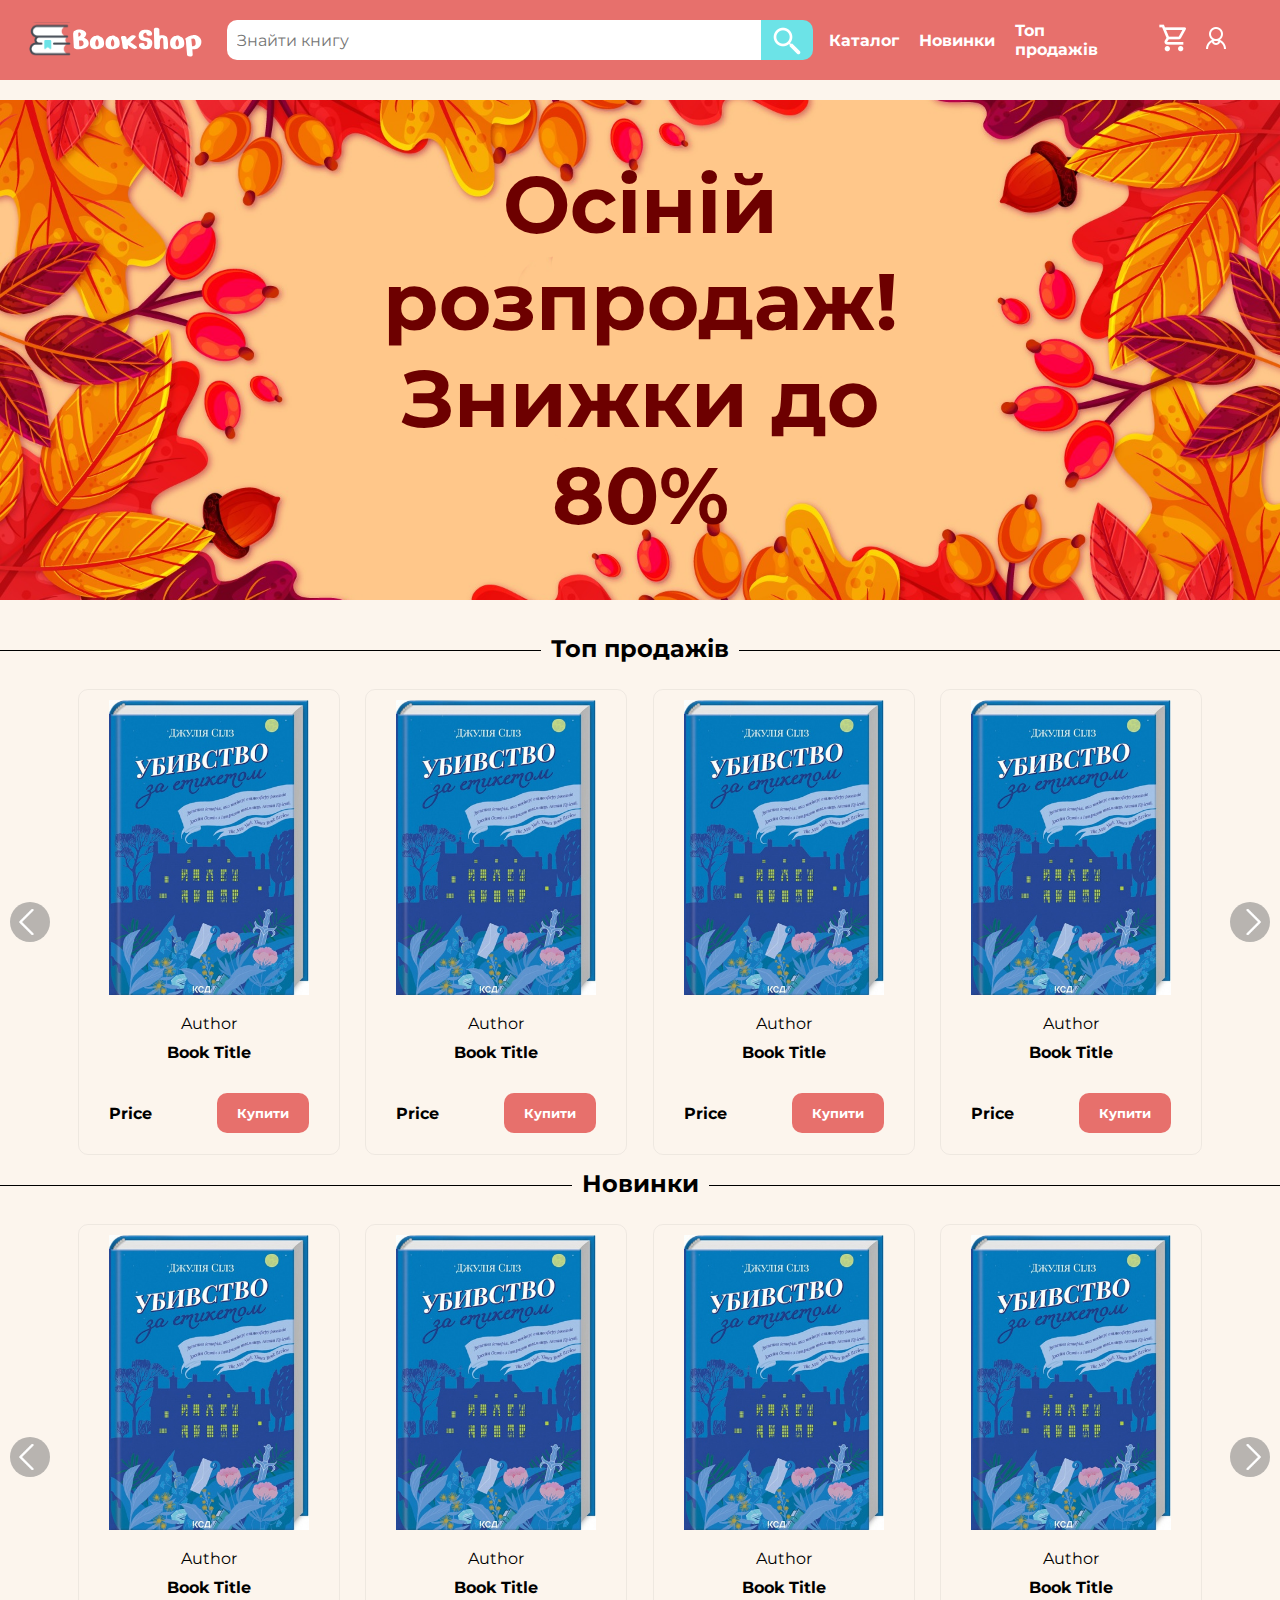
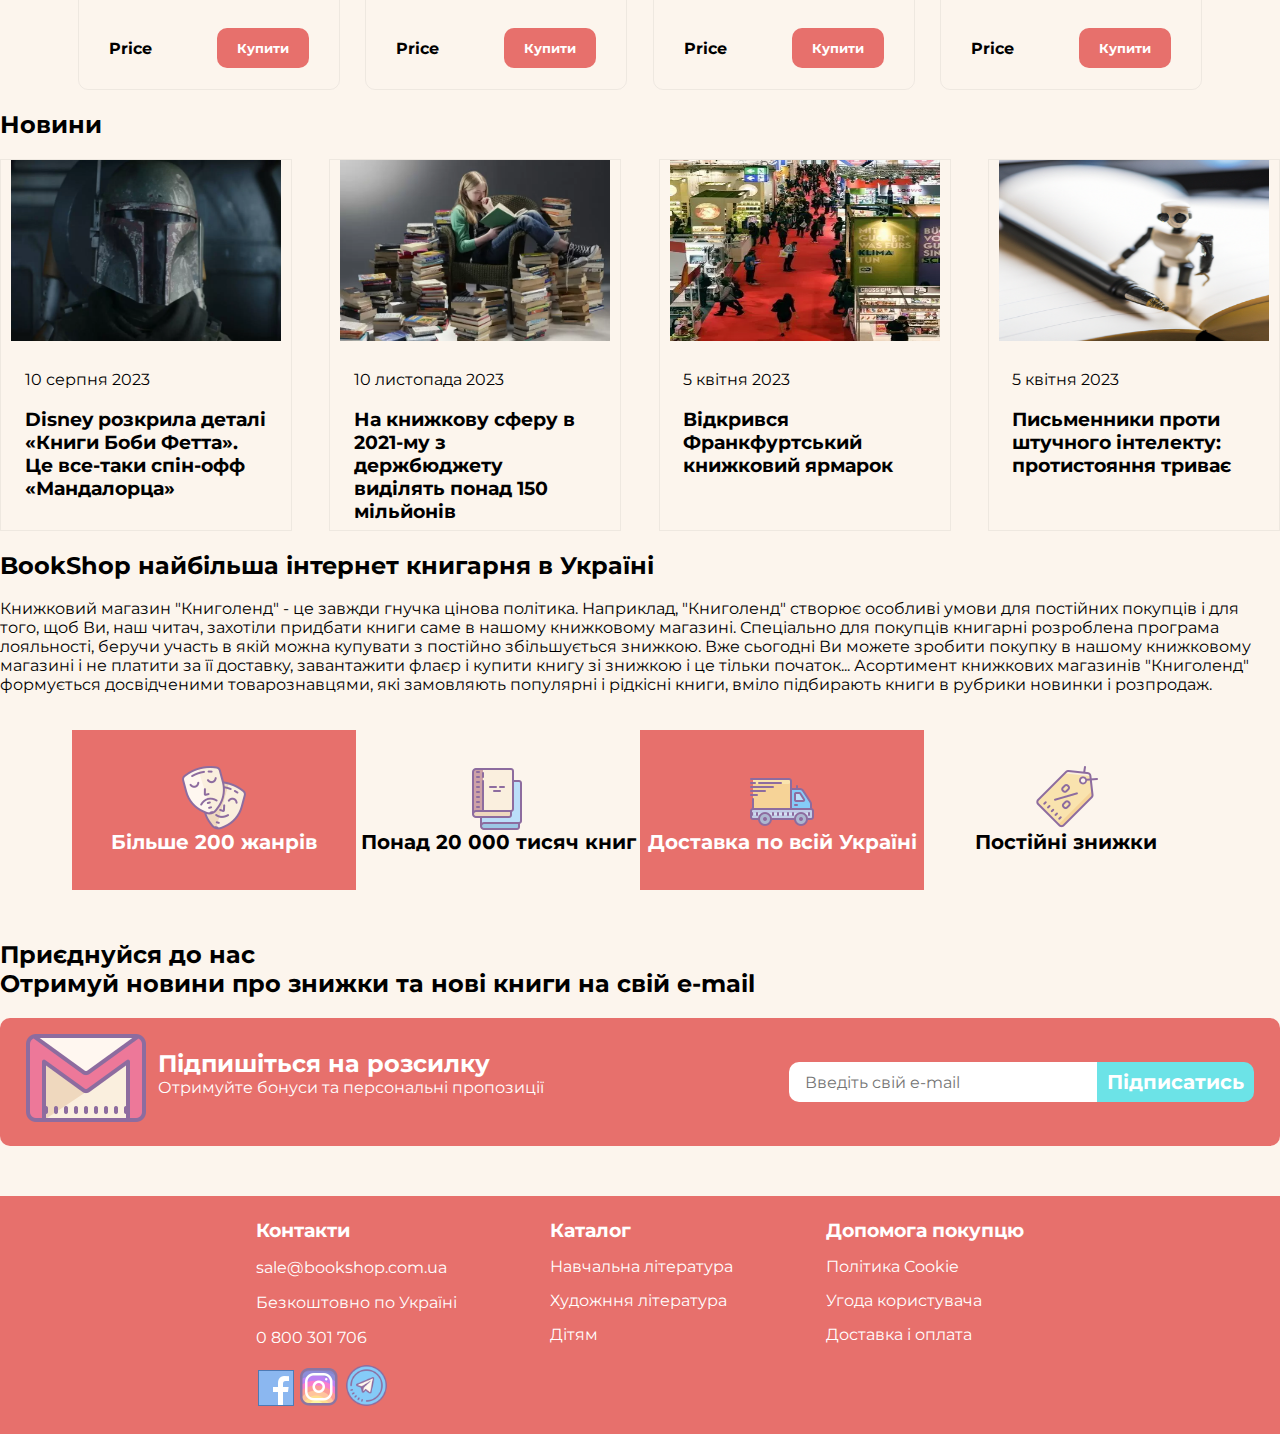
==== index.html @ b83d8e89 "initial commit" ====
<!DOCTYPE html>
<html lang="en">
  <head>
    <meta charset="UTF-8" />
    <meta name="viewport" content="width=device-width, initial-scale=1.0" />
    <link rel="stylesheet" href="style.css" />
    <link rel="stylesheet" href="card-style.css" />
    <title>Document</title>
  </head>
  <body>
    <header>
      <a href="">
        <div class="logo">
          <img src="/resources/Logo.svg" alt="Logo" />
        </div>
      </a>

      <div class="searchbar">
        <input type="text" placeholder="Знайти книгу" />
        <button type="submit">
          <img src="resources/Search icon.png" alt="Search icon" />
        </button>
      </div>

      <nav class="header-nav">
        <a href="#">Каталог</a>
        <a href="#">Новинки</a>
        <a href="#">Топ продажів</a>
        <div class="for-user">
          <a href="#"><img src="/resources/Cart icon.png" alt="Cart icon" /></a>
          <a href="#"><img src="/resources/User icon.png" alt="User icon" /></a>
        </div>
      </nav>
    </header>

    <div class="wrapper">
      <div class="container"></div>
      <section class="hero">
        <a href="#">
          <div class="banner">
            <img src="/resources/Autumn banner.png" alt="Banner" />
            <h1 class="hero-title">
              Осіній розпродаж! <br />
              Знижки до 80%
            </h1>
          </div>
        </a>
      </section>

      <section class="Bestsellers">
        <div class="slider-text">
          <h2><span>Топ продажів</span></h2>
        </div>
        <div class="slider">
          <div class="slider-control">
            <button id="arrow">
              <div>
                <img src="/resources/arrow left.png" alt="" />
              </div>
            </button>
          </div>
          <!--Cards Bestseller-->
          <section class="cards">
            <div class="card">
              <div class="card-img">
                <a href="#">
                  <img
                    src="/resources/Убивство за етикетом.jpg"
                    alt="Book cover"
                  />
                </a>
              </div>
              <div class="card-description">
                <p>Author</p>
                <h4>Book Title</h4>
              </div>
              <div class="card-actions">
                <h4>Price</h4>
                <button>Купити</button>
              </div>
            </div>
            <div class="card">
              <div class="card-img">
                <a href="#">
                  <img
                    src="/resources/Убивство за етикетом.jpg"
                    alt="Book cover"
                  />
                </a>
              </div>
              <div class="card-description">
                <p>Author</p>
                <h4>Book Title</h4>
              </div>
              <div class="card-actions">
                <h4>Price</h4>
                <button>Купити</button>
              </div>
            </div>
            <div class="card">
              <div class="card-img">
                <a href="#">
                  <img
                    src="/resources/Убивство за етикетом.jpg"
                    alt="Book cover"
                  />
                </a>
              </div>
              <div class="card-description">
                <p>Author</p>
                <h4>Book Title</h4>
              </div>
              <div class="card-actions">
                <h4>Price</h4>
                <button>Купити</button>
              </div>
            </div>
            <div class="card">
              <div class="card-img">
                <a href="#">
                  <img
                    src="/resources/Убивство за етикетом.jpg"
                    alt="Book cover"
                  />
                </a>
              </div>
              <div class="card-description">
                <p>Author</p>
                <h4>Book Title</h4>
              </div>
              <div class="card-actions">
                <h4>Price</h4>
                <button>Купити</button>
              </div>
            </div>
          </section>
          <div class="slider-control">
            <button id="arrow">
              <div>
                <img src="/resources/arrow right.png" alt="arrow right" />
              </div>
            </button>
          </div>
        </div>
      </section>
      <section class="Newest">
        <div class="slider-text">
          <h2><span>Новинки</span></h2>
        </div>
       <div class="slider">
          <div class="slider-control">
            <button id="arrow">
              <div>
                <img src="/resources/arrow left.png" alt="" />
              </div>
            </button>
          </div>
          <!--Cards Bestseller-->
          <section class="cards">
            <div class="card">
              <div class="card-img">
                <a href="#">
                  <img
                    src="/resources/Убивство за етикетом.jpg"
                    alt="Book cover"
                  />
                </a>
              </div>
              <div class="card-description">
                <p>Author</p>
                <h4>Book Title</h4>
              </div>
              <div class="card-actions">
                <h4>Price</h4>
                <button>Купити</button>
              </div>
            </div>
            <div class="card">
              <div class="card-img">
                <a href="#">
                  <img
                    src="/resources/Убивство за етикетом.jpg"
                    alt="Book cover"
                  />
                </a>
              </div>
              <div class="card-description">
                <p>Author</p>
                <h4>Book Title</h4>
              </div>
              <div class="card-actions">
                <h4>Price</h4>
                <button>Купити</button>
              </div>
            </div>
            <div class="card">
              <div class="card-img">
                <a href="#">
                  <img
                    src="/resources/Убивство за етикетом.jpg"
                    alt="Book cover"
                  />
                </a>
              </div>
              <div class="card-description">
                <p>Author</p>
                <h4>Book Title</h4>
              </div>
              <div class="card-actions">
                <h4>Price</h4>
                <button>Купити</button>
              </div>
            </div>
            <div class="card">
              <div class="card-img">
                <a href="#">
                  <img
                    src="/resources/Убивство за етикетом.jpg"
                    alt="Book cover"
                  />
                </a>
              </div>
              <div class="card-description">
                <p>Author</p>
                <h4>Book Title</h4>
              </div>
              <div class="card-actions">
                <h4>Price</h4>
                <button>Купити</button>
              </div>
            </div>
          </section>
          <div class="slider-control">
            <button id="arrow">
              <div>
                <img src="/resources/arrow right.png" alt="arrow right" />
              </div>
            </button>
          </div>
        </div>
      </section>

      <section class="News">
        <div class="news-title">
          <h2>Новини</h2>
        </div>
        <div class="news-cards">
          <figure class="news-card">
            <div class="news-card-banner">
              <img src="/resources/news_2512kn.webp" alt="Banner" />
            </div>
            <div class="news-card-description">
              <p class="news-card-date">10 серпня 2023</p>
              <h3 class="news-card-title">
                Disney розкрила деталі «Книги Боби Фетта». Це все-таки спін-офф
                «Мандалорца»
              </h3>
            </div>
          </figure>

          <figure class="news-card">
            <div class="news-card-banner">
              <img src="/resources/news_3012kn1.webp" alt="Banner" />
            </div>
            <div class="news-card-description">
              <p class="news-card-date">10 листопада 2023</p>
              <h3 class="news-card-title">
                На книжкову сферу в 2021-му з держбюджету виділять понад 150
                мільйонів
              </h3>
            </div>
          </figure>

          <figure class="news-card">
            <div class="news-card-banner">
              <img src="/resources/NewsBanner.webp" alt="Banner" />
            </div>
            <div class="news-card-description">
              <p class="news-card-date">5 квітня 2023</p>
              <h3 class="news-card-title">
                Відкрився Франкфуртський книжковий ярмарок
              </h3>
            </div>
          </figure>
          <figure class="news-card">
            <div class="news-card-banner">
              <img src="/resources/news_40.webp" alt="Banner" />
            </div>
            <div class="news-card-description">
              <p class="news-card-date">5 квітня 2023</p>
              <h3 class="news-card-title">
                Письменники проти штучного інтелекту: протистояння триває
              </h3>
            </div>
          </figure>
        </div>
      </section>
      <section class="about-us">
        <div class="about-us-title">
          <h2>BookShop найбільша інтернет книгарня в Україні</h2>
          <p>
            Книжковий магазин "Книголенд" - це завжди гнучка цінова політика.
            Наприклад, "Книголенд" створює особливі умови для постійних покупців
            і для того, щоб Ви, наш читач, захотіли придбати книги саме в нашому
            книжковому магазині. Спеціально для покупців книгарні розроблена
            програма лояльності, беручи участь в якій можна купувати з постійно
            збільшується знижкою. Вже сьогодні Ви можете зробити покупку в
            нашому книжковому магазині і не платити за її доставку, завантажити
            флаєр і купити книгу зі знижкою і це тільки початок... Асортимент
            книжкових магазинів "Книголенд" формується досвідченими
            товарознавцями, які замовляють популярні і рідкісні книги, вміло
            підбирають книги в рубрики новинки і розпродаж.
          </p>
        </div>
        <div class="about-us-ilustrations">
          <div class="ilustration background-main-color">
            <img src="/resources/Genre icon.png" alt="Genre icon" />
            <p>Більше 200 жанрів</p>
          </div>
          <div class="ilustration">
            <img src="/resources/Books icon.png" alt="Books icon" />
            <p>Понад 20 000 тисяч книг</p>
          </div>
          <div class="ilustration background-main-color">
            <img src="/resources/Delivery icon.png" alt="Delivery icon" />
            <p>Доставка по всій Україні</p>
          </div>
          <div class="ilustration">
            <img src="/resources/Discount icon.png" alt="Discount icon" />
            <p>Постійні знижки</p>
          </div>
        </div>
      </section>

      <section class="email">
        <div class="email-title">
          <h2>
            Приєднуйся до нас <br />
            Отримуй новини про знижки та нові книги на свій e-mail
          </h2>
        </div>
        <div class="email-block">
          <div class="email-description">
            <img src="/resources/Mail icon.png" alt="Mail icon" />
            <div class="email-description-text">
              <h4>Підпишіться на розсилку</h4>
              <p>Отримуйте бонуси та персональні пропозиції</p>
            </div>
          </div>
          <div class="email-input">
            <input type="text" placeholder="Введіть свій e-mail" />
            <button type="submit">Підписатись</button>
          </div>
        </div>
      </section>
    </div>
    <footer>
      <div class="contacts">
        <h3>Контакти</h3>
        <p>sale@bookshop.com.ua</p>
        <p>Безкоштовно по Україні</p>
        <p>0 800 301 706</p>
        <div class="social-networks">
          <a href="https://uk-ua.facebook.com/"
            ><img
              width="40"
              src="/resources/facebook icon.png"
              alt="Facebook icon"
          /></a>
          <a href="https://www.instagram.com"
            ><img
              width="40"
              src="/resources/instagram icon.png"
              alt="Instagram icon"
          /></a>
          <a href="https://t.me/yung_LIL_IKNI"
            ><img
              width="45"
              src="/resources/telegram icon.png"
              alt="Telegram icon"
          /></a>
        </div>
      </div>
      <nav class="footer-catalogue-nav">
        <h3>Каталог</h3>
        <ul>
          <li><a href="#">Навчальна література</a></li>
          <li><a href="#">Художння література</a></li>
          <li><a href="#">Дітям</a></li>
        </ul>
      </nav>
      <nav class="footer-user-help-nav">
        <h3>Допомога покупцю</h3>
        <ul>
          <li><a href="#">Політика Cookie</a></li>
          <li><a href="#">Угода користувача</a></li>
          <li><a href="#">Доставка і оплата</a></li>
        </ul>
      </nav>
    </footer>
  </body>
</html>
---- style.css ----
@import url("https://fonts.googleapis.com/css2?family=Montserrat:wght@400;700;900&display=swap");

:root {
  --main-color: #e7706c;
  --main-color-hover: #e04540;
  --secondary-color: #6ce3e7;
  --background-color: #fcf5ed;
  --border-color: rgba(115, 115, 115, 0.1);
  --white: #ffffff;
}

* {
  text-decoration: none;
  font-family: "Montserrat", sans-serif;
}
body {
  margin: 0;
  height: 100vh;
  background-color: var(--background-color);
  display: flex;
  flex-direction: column;
}
button {
  cursor: pointer;
}

.wrapper {
  flex: 1;
  width: 100vw;
  max-width: 1380px;
  margin: 0 auto;
}

header {
  background-color: var(--main-color);
  display: flex;
  justify-content: space-between;
  align-items: center;
  width: 100%;
  min-height: 60px;
  padding: 10px 0;
}


.logo {
  min-width: 200px;
  width: 20%;
  object-fit: contain;
  margin-left: 3vh;
}

.logo img {
  width: 100%;
}

.searchbar {
  height: 40px;
  max-width: 600px;
  width: 100vw;
  display: flex;
}

.searchbar input {
  font-size: 1em;
  flex: 1;
  border-radius: 10px;
  border-top-right-radius: 0;
  border-bottom-right-radius: 0;
  border: none;
  outline: none;
  padding: 0 10px;
}

.searchbar button {
  padding: 5px 10px;
  border: none;
  border-radius: 10px;
  border-bottom-left-radius: 0;
  border-top-left-radius: 0;
  outline: none;
  background-color: var(--secondary-color);
}
.header-nav {
  align-items: center;
  display: flex;
  gap: 20px;
  margin-right: 3em;
  margin-left: 1em;
  font-weight: bold;
}
.header-nav a {
  color: var(--white);
}

.for-user {
  margin-left: 40px;
  display: flex;
  gap: 10px;
}

.hero a {
  color: #6d0000;
  font-size: 2.5rem;
}
.banner {
  max-width: 1380px;
  height: 57vh;
  max-height: 500px;
  position: relative;
  text-align: center;
  padding: 20px 0;
}
.hero img {
  width: 100%;
  height: 100%;
  object-fit: cover;
}
.hero-title {
  position: absolute;
  top: 40%;
  left: 50%;
  transform: translate(-50%, -50%);
  text-decoration: none;
}

.slider-text {
  display: flex;
  justify-content: center;
  align-items: center;
  text-align: center;
  margin: 2vh 0;
}

.slider-text h2 {
  width: 100%;
  text-align: center;
  border-bottom: 1px solid #000;
  line-height: 0.1em;
  margin: 10px 0 20px;
  position: relative;
  z-index: 1;
}
.slider-text h2 span {
  background-color: var(--background-color);
  padding: 0 10px;
}

.slider {
  display: flex;
  justify-content: space-between;
  align-items: center;
}
.slider-control{
  margin: 0 10px;
}

#arrow {
  background: rgba(115, 115, 115, 0.5);
  padding: 5px;
  border: 0;
  width: 40px;
  height: 40px;
  border-radius: 100%;
  align-items: center;
}
#arrow img {
  width: 100%;
  height: 100%;
}

.cards {
  display: flex;
  gap: 2vw;
}

.news-cards{
  display: flex;
  justify-content: space-between;
  gap: 2vw;
}

.news-card {
  max-width: 270px;
  padding: 0 10px;
  max-height: 370px;
  border: 1px solid var(--border-color);
  margin: 0
}

.news-card-banner{
  width: 100%;
  height: 49%;
}
.news-card-banner img{
  width: 100%;
  height: 100%;
}
.news-card-description{
  padding: 5%;
}

.about-us {
  display: flex;
  flex-direction: column;
  align-items: center;
}

.about-us-ilustrations {
  display: flex;
  margin-top: 20px;
}

.background-main-color {
  background-color: var(--main-color);
  color: var(--white);
}
.ilustration {
  width: 284px;
  height: 100px;
  display: flex;
  flex-direction: column;
  justify-content: center;
  align-items: center;
  text-align: center;
  font-family: "Montserrat", sans-serif;
  font-weight: bold;
  font-size: 1.25rem;
  padding: 30px 0;
}
.ilustration p {
  margin: 0;
}
.email {
  margin: 50px 0;
}
.email-block {
  display: flex;
  justify-content: space-between;
  align-items: center;
  background-color: var(--main-color);
  border-radius: 10px;
  padding: 0 2vw;
}
.email-description {
  color: var(--white);
  display: flex;
  align-items: center;
}
.email-description h4 {
  font-size: 1.5rem;
  margin: 0;
}
.email-description img {
  margin-right: 1vw;
}
.email-description-text {
  padding-bottom: 2vh;
}
.email-description p {
  font-size: 1rem;
  margin: 0;
}
.email-input {
  height: 40px;
  max-width: 465px;
  width: 100vh;
  display: flex;
}
.email-input input {
  font-size: 1em;
  flex: 1;
  border-radius: 10px;
  border-top-right-radius: 0;
  border-bottom-right-radius: 0;
  border: none;
  outline: none;
  padding: 0 1em;
}
.email-input button {
  padding: 5px 10px;
  border: none;
  border-radius: 10px;
  border-bottom-left-radius: 0;
  border-top-left-radius: 0;
  outline: none;
  background-color: var(--secondary-color);
  font-size: 1.25rem;
  font-weight: bold;
  color: var(--white);
}

footer {
  display: flex;
  justify-content: space-between;
  padding: 2.5vh 20vw;
  background-color: var(--main-color);
  color: var(--white);
  list-style-type: none;
}
footer a {
  text-decoration: none;
  color: var(--white);
  font-size: 1rem;
}
footer h3 {
  margin: 0;
  margin-bottom: 15px;
}
footer ul {
  list-style-type: none;
  padding: 0;
  margin: 0;
}
footer li {
  margin-top: 15px;
}
.social-networks img {
  height: 40;
  width: 40;
}
---- card-style.css ----
@import url("https://fonts.googleapis.com/css2?family=Montserrat:wght@400;700;900&display=swap");

:root {
  --main-color: #e7706c;
  --main-color-hover: #e04540;
  --secondary-color: #6ce3e7;
  --background-color: #fcf5ed;
  --border-color: rgba(115, 115, 115, 0.1);
  --white: #ffffff;
}

.card{
    display: flex;
    flex-direction: column;
    align-items: center;
    max-width: 242px;
    padding: 10px 30px;
    border: 1px solid var(--border-color);
    border-radius: 10px;
}

.card-img{
    max-width: 200px;
    display: flex;
    justify-content: center;
}

.card-img img{
    width:100%;
    object-fit: contain;
}
.card-description{
    display: flex;
    width: 100%;
    flex-direction: column;
    align-items: center;
}

.card-description h4{
    margin: 5px 0 20px 0;
}
.card-description p{
    margin: 15px 0 5px 0;
}
.card-actions{
    width: 100%;
    display: flex;
    justify-content: space-between;
    align-items: center;
}
.card-actions button{
    height: 40px;
    width: auto;
    max-width: 115px;
    font-weight: bold;
    border: none;
    border-radius: 10px;
    background-color: var(--main-color);
    color: white;
    padding: 0 20px;
}
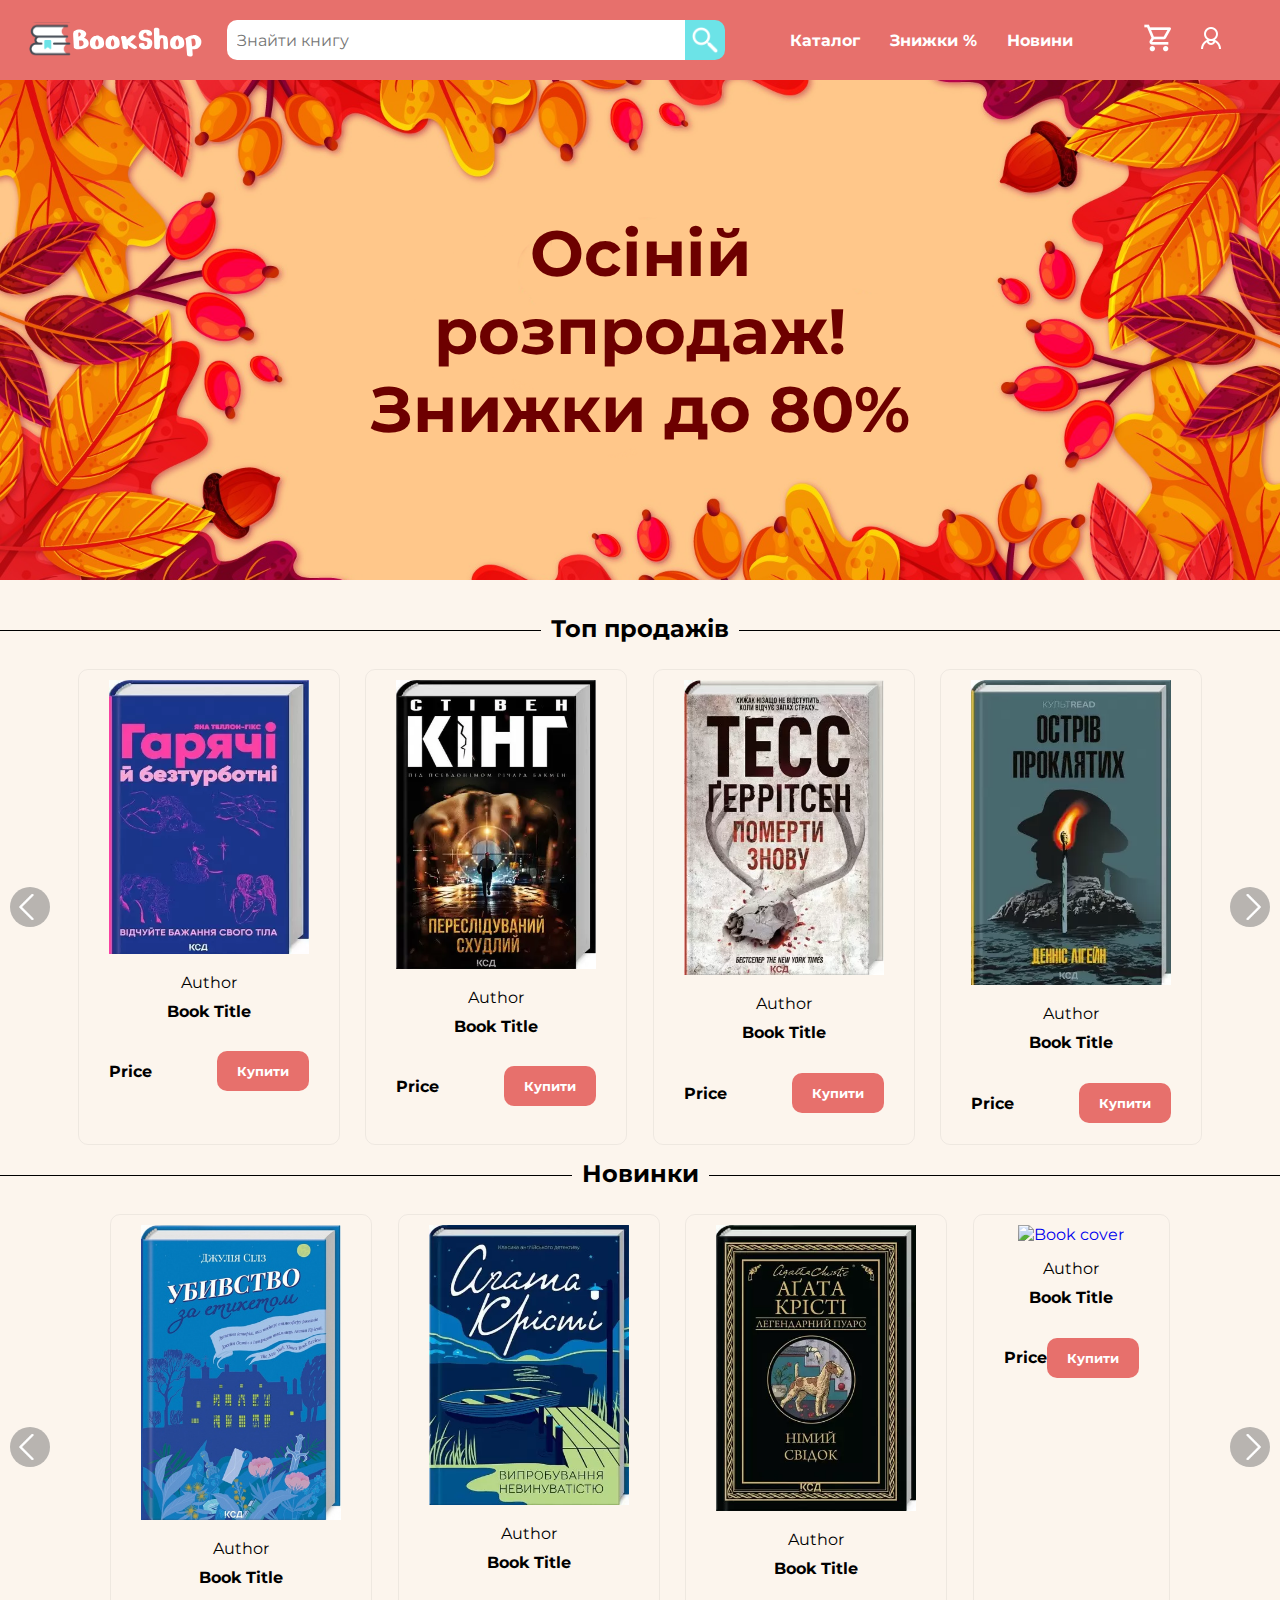
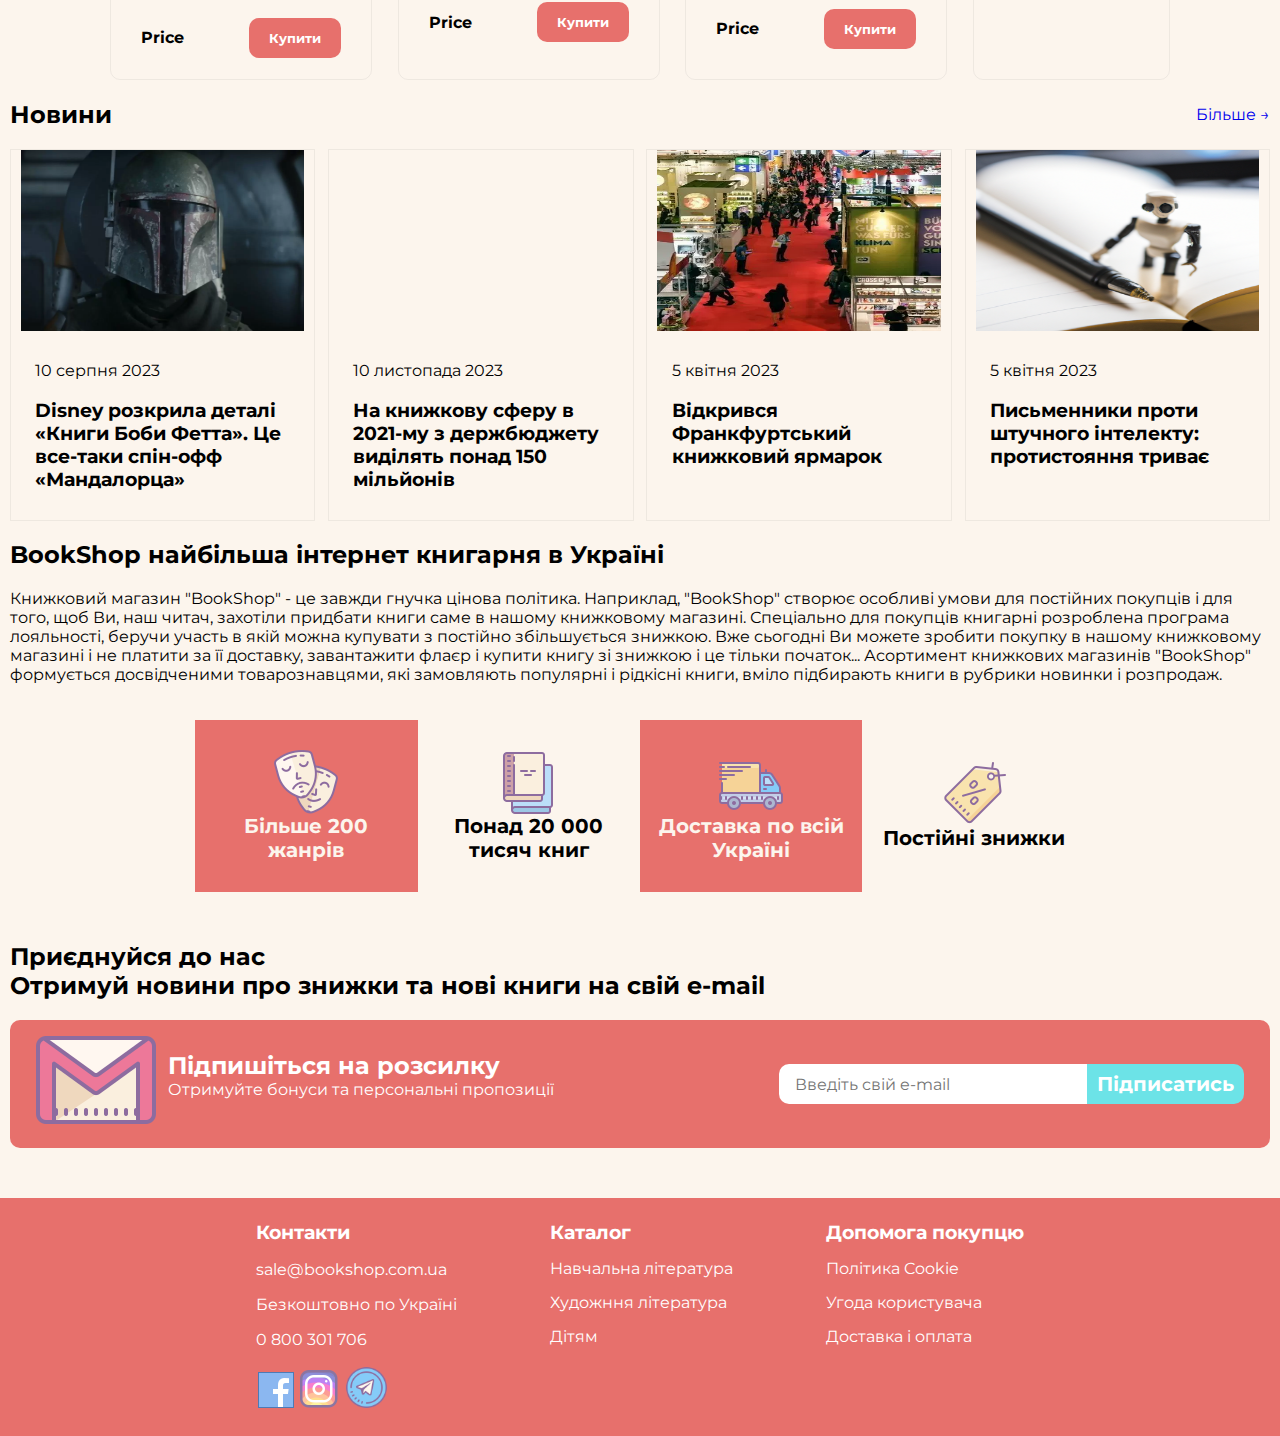
==== commit 4f7e8e1b: "lab 5" ====
--- a/index.html
+++ b/index.html
@@ -9,26 +9,49 @@
   </head>
   <body>
     <header>
-      <a href="">
-        <div class="logo">
+      <div class="logo">
+        <a href="/index.html">
           <img src="/resources/Logo.svg" alt="Logo" />
-        </div>
-      </a>
+        </a>
+      </div>
 
       <div class="searchbar">
         <input type="text" placeholder="Знайти книгу" />
-        <button type="submit">
+        <button class="secondary-button" type="submit">
           <img src="resources/Search icon.png" alt="Search icon" />
         </button>
       </div>
-
       <nav class="header-nav">
-        <a href="#">Каталог</a>
-        <a href="#">Новинки</a>
-        <a href="#">Топ продажів</a>
+        <input id="menu-toggle" type="checkbox" />
+        <label class="menu-btn" for="menu-toggle">
+          <span></span>
+        </label>
+        <ul class="menu-box">
+          <li>
+            <div class="dropdown">
+              <a href="#" class="menu-items">Каталог</a>
+              <div class="dropdown-content">
+                <a href="#" class="menu-items">Новинки</a>
+                <a href="#" class="menu-items">Топ продажів</a>
+                <a href="#" class="menu-items">Навчальна література</a>
+                <a href="#" class="menu-items">Художння література</a>
+                <a href="#" class="menu-items">Дітям</a>
+              </div>
+            </div>
+          </li>
+          <li><a href="" class="menu-items">Знижки %</a></li>
+          <li><a href="" class="menu-items">Новини</a></li>
+          <!-- <li><a href="/contact-us.html" class="menu-items">Контакти</a></li> -->
+          <li><a href="#" class="menu-items for-menu">Кошик</a></li>
+          <li><a href="#" class="menu-items for-menu">Профіль</a></li>
+        </ul>
         <div class="for-user">
-          <a href="#"><img src="/resources/Cart icon.png" alt="Cart icon" /></a>
-          <a href="#"><img src="/resources/User icon.png" alt="User icon" /></a>
+          <a href="#" id="cart-btn" class="menu-items"
+            ><img src="/resources/Cart icon.png" alt="Cart icon"
+          /></a>
+          <a href="#" class="menu-items"
+            ><img src="/resources/User icon.png" alt="User icon"
+          /></a>
         </div>
       </nav>
     </header>
@@ -59,13 +82,28 @@
               </div>
             </button>
           </div>
-          <!--Cards Bestseller-->
+
           <section class="cards">
             <div class="card">
               <div class="card-img">
                 <a href="#">
+                  <img src="/resources/Hot and and.webp" alt="Book cover" />
+                </a>
+              </div>
+              <div class="card-description">
+                <p>Author</p>
+                <h4>Book Title</h4>
+              </div>
+              <div class="card-actions">
+                <h4>Price</h4>
+                <button>Купити</button>
+              </div>
+            </div>
+            <div class="card">
+              <div class="card-img">
+                <a href="#">
                   <img
-                    src="/resources/Убивство за етикетом.jpg"
+                    src="/resources/Переслідуваний схудлий.webp"
                     alt="Book cover"
                   />
                 </a>
@@ -82,46 +120,22 @@
             <div class="card">
               <div class="card-img">
                 <a href="#">
-                  <img
-                    src="/resources/Убивство за етикетом.jpg"
-                    alt="Book cover"
-                  />
-                </a>
-              </div>
-              <div class="card-description">
-                <p>Author</p>
-                <h4>Book Title</h4>
-              </div>
-              <div class="card-actions">
-                <h4>Price</h4>
-                <button>Купити</button>
-              </div>
-            </div>
-            <div class="card">
-              <div class="card-img">
-                <a href="#">
-                  <img
-                    src="/resources/Убивство за етикетом.jpg"
-                    alt="Book cover"
-                  />
-                </a>
-              </div>
-              <div class="card-description">
-                <p>Author</p>
-                <h4>Book Title</h4>
-              </div>
-              <div class="card-actions">
-                <h4>Price</h4>
-                <button>Купити</button>
-              </div>
-            </div>
-            <div class="card">
-              <div class="card-img">
-                <a href="#">
-                  <img
-                    src="/resources/Убивство за етикетом.jpg"
-                    alt="Book cover"
-                  />
+                  <img src="/resources/die again.webp" alt="Book cover" />
+                </a>
+              </div>
+              <div class="card-description">
+                <p>Author</p>
+                <h4>Book Title</h4>
+              </div>
+              <div class="card-actions">
+                <h4>Price</h4>
+                <button>Купити</button>
+              </div>
+            </div>
+            <div class="card">
+              <div class="card-img">
+                <a href="#">
+                  <img src="/resources/damned island.webp" alt="Book cover" />
                 </a>
               </div>
               <div class="card-description">
@@ -147,7 +161,7 @@
         <div class="slider-text">
           <h2><span>Новинки</span></h2>
         </div>
-       <div class="slider">
+        <div class="slider">
           <div class="slider-control">
             <button id="arrow">
               <div>
@@ -155,7 +169,7 @@
               </div>
             </button>
           </div>
-          <!--Cards Bestseller-->
+
           <section class="cards">
             <div class="card">
               <div class="card-img">
@@ -179,7 +193,7 @@
               <div class="card-img">
                 <a href="#">
                   <img
-                    src="/resources/Убивство за етикетом.jpg"
+                    src="/resources/Випробування невинуватістю.webp"
                     alt="Book cover"
                   />
                 </a>
@@ -196,26 +210,23 @@
             <div class="card">
               <div class="card-img">
                 <a href="#">
+                  <img src="/resources/mute witness.webp" alt="Book cover" />
+                </a>
+              </div>
+              <div class="card-description">
+                <p>Author</p>
+                <h4>Book Title</h4>
+              </div>
+              <div class="card-actions">
+                <h4>Price</h4>
+                <button>Купити</button>
+              </div>
+            </div>
+            <div class="card">
+              <div class="card-img">
+                <a href="#">
                   <img
-                    src="/resources/Убивство за етикетом.jpg"
-                    alt="Book cover"
-                  />
-                </a>
-              </div>
-              <div class="card-description">
-                <p>Author</p>
-                <h4>Book Title</h4>
-              </div>
-              <div class="card-actions">
-                <h4>Price</h4>
-                <button>Купити</button>
-              </div>
-            </div>
-            <div class="card">
-              <div class="card-img">
-                <a href="#">
-                  <img
-                    src="/resources/Убивство за етикетом.jpg"
+                    src="/resources/Зникнення аптекарки.webp"
                     alt="Book cover"
                   />
                 </a>
@@ -243,6 +254,7 @@
       <section class="News">
         <div class="news-title">
           <h2>Новини</h2>
+          <a href="#">Більше →</a>
         </div>
         <div class="news-cards">
           <figure class="news-card">
@@ -260,7 +272,15 @@
 
           <figure class="news-card">
             <div class="news-card-banner">
-              <img src="/resources/news_3012kn1.webp" alt="Banner" />
+              <iframe
+                width="560"
+                height="315"
+                src="https://www.youtube.com/embed/SKVcQnyEIT8?si=v-jUWPwbP_7d7Wle"
+                title="YouTube video player"
+                frameborder="0"
+                allow="accelerometer; autoplay; clipboard-write; encrypted-media; gyroscope; picture-in-picture; web-share"
+                allowfullscreen
+              ></iframe>
             </div>
             <div class="news-card-description">
               <p class="news-card-date">10 листопада 2023</p>
@@ -299,21 +319,21 @@
         <div class="about-us-title">
           <h2>BookShop найбільша інтернет книгарня в Україні</h2>
           <p>
-            Книжковий магазин "Книголенд" - це завжди гнучка цінова політика.
-            Наприклад, "Книголенд" створює особливі умови для постійних покупців
+            Книжковий магазин "BookShop" - це завжди гнучка цінова політика.
+            Наприклад, "BookShop" створює особливі умови для постійних покупців
             і для того, щоб Ви, наш читач, захотіли придбати книги саме в нашому
             книжковому магазині. Спеціально для покупців книгарні розроблена
             програма лояльності, беручи участь в якій можна купувати з постійно
             збільшується знижкою. Вже сьогодні Ви можете зробити покупку в
             нашому книжковому магазині і не платити за її доставку, завантажити
             флаєр і купити книгу зі знижкою і це тільки початок... Асортимент
-            книжкових магазинів "Книголенд" формується досвідченими
+            книжкових магазинів "BookShop" формується досвідченими
             товарознавцями, які замовляють популярні і рідкісні книги, вміло
             підбирають книги в рубрики новинки і розпродаж.
           </p>
         </div>
         <div class="about-us-ilustrations">
-          <div class="ilustration background-main-color">
+          <div class="ilustration">
             <img src="/resources/Genre icon.png" alt="Genre icon" />
             <p>Більше 200 жанрів</p>
           </div>
@@ -321,7 +341,7 @@
             <img src="/resources/Books icon.png" alt="Books icon" />
             <p>Понад 20 000 тисяч книг</p>
           </div>
-          <div class="ilustration background-main-color">
+          <div class="ilustration">
             <img src="/resources/Delivery icon.png" alt="Delivery icon" />
             <p>Доставка по всій Україні</p>
           </div>
@@ -349,7 +369,7 @@
           </div>
           <div class="email-input">
             <input type="text" placeholder="Введіть свій e-mail" />
-            <button type="submit">Підписатись</button>
+            <button class="secondary-button" type="submit">Підписатись</button>
           </div>
         </div>
       </section>
--- a/style.css
+++ b/style.css
@@ -2,8 +2,9 @@
 
 :root {
   --main-color: #e7706c;
-  --main-color-hover: #e04540;
+  --main-color-hover: rgba(0, 0, 0, 0.3);
   --secondary-color: #6ce3e7;
+  --secondary-color-hover: #5ac5c9;
   --background-color: #fcf5ed;
   --border-color: rgba(115, 115, 115, 0.1);
   --white: #ffffff;
@@ -15,7 +16,6 @@
 }
 body {
   margin: 0;
-  height: 100vh;
   background-color: var(--background-color);
   display: flex;
   flex-direction: column;
@@ -23,7 +23,13 @@
 button {
   cursor: pointer;
 }
-
+main{
+  display: flex;
+  justify-content: center;
+}
+.secondary-button:hover{
+    background: var(--secondary-color-hover);
+}
 .wrapper {
   flex: 1;
   width: 100vw;
@@ -36,19 +42,21 @@
   display: flex;
   justify-content: space-between;
   align-items: center;
-  width: 100%;
   min-height: 60px;
   padding: 10px 0;
 }
 
-
 .logo {
+  max-width: 250px;
   min-width: 200px;
   width: 20%;
   object-fit: contain;
   margin-left: 3vh;
 }
 
+.logo a {
+  width: 200px;
+}
 .logo img {
   width: 100%;
 }
@@ -72,7 +80,8 @@
 }
 
 .searchbar button {
-  padding: 5px 10px;
+  padding: 5px;
+  min-width: 35px;
   border: none;
   border-radius: 10px;
   border-bottom-left-radius: 0;
@@ -80,35 +89,81 @@
   outline: none;
   background-color: var(--secondary-color);
 }
+
+.searchbar img {
+  width: 100%;
+  height: 100%;
+}
 .header-nav {
   align-items: center;
   display: flex;
   gap: 20px;
   margin-right: 3em;
-  margin-left: 1em;
   font-weight: bold;
 }
 .header-nav a {
   color: var(--white);
 }
 
+.dropdown-content {
+  display: none;
+  position: absolute;
+  background-color: var(--main-color);
+  min-width: 160px;
+  box-shadow: 0px 8px 16px 0px rgba(0, 0, 0, 0.2);
+  padding: 12px 16px;
+  z-index: 6;
+}
+.dropdown {
+  position: relative;
+  display: inline-block;
+}
+.dropdown:hover .dropdown-content {
+  display: flex;
+  flex-direction: column;
+  gap: 10px;
+}
 .for-user {
-  margin-left: 40px;
   display: flex;
   gap: 10px;
+}
+.menu-box {
+  display: flex;
+  align-items: center;
+  list-style: none;
+  white-space: nowrap;
+  gap: 20px;
+}
+
+#menu-toggle {
+  display: none;
+}
+.menu-items {
+  width: 100%;
+  padding: 5px;
+}
+.menu-items:hover {
+  background-color: var(--secondary-color);
+  color: #000;
+  border-radius: 5px;
+}
+
+.for-menu {
+  display: none;
 }
 
 .hero a {
   color: #6d0000;
-  font-size: 2.5rem;
+  font-size: 2rem;
 }
 .banner {
   max-width: 1380px;
   height: 57vh;
+  min-height: 400px;
   max-height: 500px;
   position: relative;
   text-align: center;
-  padding: 20px 0;
+  padding-bottom: 20px;
 }
 .hero img {
   width: 100%;
@@ -150,7 +205,7 @@
   justify-content: space-between;
   align-items: center;
 }
-.slider-control{
+.slider-control {
   margin: 0 10px;
 }
 
@@ -173,50 +228,61 @@
   gap: 2vw;
 }
 
-.news-cards{
+.News {
+  padding: 0 10px;
+}
+.news-cards {
+  display: flex;
+  justify-content: center;
+  gap: 1vw;
+}
+
+.news-card {
+  width: 45%;
+  padding: 0 10px;
+  height: 370px;
+  border: 1px solid var(--border-color);
+  margin: 0;
+}
+.news-title {
   display: flex;
   justify-content: space-between;
-  gap: 2vw;
-}
-
-.news-card {
-  max-width: 270px;
+  align-items: center;
+}
+
+.news-card iframe {
+  width: 100%;
+  height: 100%;
+  object-fit: fill;
+}
+
+.news-card-banner {
+  width: 100%;
+  height: 49%;
+}
+.news-card-banner img {
+  width: 100%;
+  height: 100%;
+  object-fit: fill;
+}
+.news-card-description {
+  padding: 5%;
+}
+
+.about-us {
+  display: flex;
+  flex-direction: column;
+  align-items: center;
   padding: 0 10px;
-  max-height: 370px;
-  border: 1px solid var(--border-color);
-  margin: 0
-}
-
-.news-card-banner{
-  width: 100%;
-  height: 49%;
-}
-.news-card-banner img{
-  width: 100%;
-  height: 100%;
-}
-.news-card-description{
-  padding: 5%;
-}
-
-.about-us {
-  display: flex;
-  flex-direction: column;
-  align-items: center;
 }
 
 .about-us-ilustrations {
   display: flex;
+  justify-content: center;
   margin-top: 20px;
 }
-
-.background-main-color {
-  background-color: var(--main-color);
-  color: var(--white);
-}
 .ilustration {
-  width: 284px;
-  height: 100px;
+  width: 20%;
   display: flex;
   flex-direction: column;
   justify-content: center;
@@ -225,12 +291,17 @@
   font-family: "Montserrat", sans-serif;
   font-weight: bold;
   font-size: 1.25rem;
-  padding: 30px 0;
+  padding: 30px 10px;
+}
+.ilustration:nth-child(2n + 1) {
+  background-color: var(--main-color);
+  color: var(--background-color);
 }
 .ilustration p {
   margin: 0;
 }
 .email {
+  padding: 0 10px;
   margin: 50px 0;
 }
 .email-block {
@@ -261,10 +332,12 @@
   margin: 0;
 }
 .email-input {
+  padding-left: 20px;
   height: 40px;
   max-width: 465px;
   width: 100vh;
   display: flex;
+  justify-content: center;
 }
 .email-input input {
   font-size: 1em;
@@ -292,6 +365,7 @@
 footer {
   display: flex;
   justify-content: space-between;
+  gap: 20px;
   padding: 2.5vh 20vw;
   background-color: var(--main-color);
   color: var(--white);
@@ -318,3 +392,203 @@
   height: 40;
   width: 40;
 }
+
+.contact-us{
+  margin-top: 2%;
+  padding: 20px 25%;
+  width: 50%;
+  background-color: var(--main-color);
+  border-radius: 10px;
+  display: flex;
+  flex-direction: column;
+  align-items: center;
+}
+.contact-us-inputs{
+
+  display: flex;
+  flex-direction: column;
+  gap: 10px;
+  align-items: center;
+}
+
+@media all and (max-width: 1260px) {
+  .news-card:nth-child(n + 4) {
+    display: none;
+  }
+}
+
+@media all and (max-width: 1024px) {
+  footer {
+    flex-direction: column;
+    align-items: center;
+    text-align: center;
+  }
+  .email-block {
+    flex-direction: column;
+  }
+  .email-input {
+    padding-bottom: 30px;
+  }
+  .slider-control {
+    display: none;
+  }
+  .slider {
+    display: flex;
+    justify-content: center;
+  }
+  .searchbar {
+    max-width: 400px;
+    margin-right: 10%;
+  }
+
+  .menu-btn {
+    display: flex;
+    align-items: center;
+    position: absolute;
+    top: 26px;
+    right: 30px;
+    width: 26px;
+    height: 26px;
+    cursor: pointer;
+    z-index: 4;
+  }
+
+  .menu-btn > span,
+  .menu-btn > span::before,
+  .menu-btn > span::after {
+    display: block;
+    position: absolute;
+    width: 100%;
+    height: 2px;
+    background-color: white;
+    transition-duration: 0.25s;
+  }
+  .menu-btn > span::before {
+    content: "";
+    top: -8px;
+  }
+  .menu-btn > span::after {
+    content: "";
+    top: 8px;
+  }
+
+  .menu-box {
+    display: block;
+    position: fixed;
+    visibility: hidden;
+    top: 0;
+    right: -100%;
+    width: 300px;
+    height: 100%;
+    margin: 0;
+    padding: 40px 0;
+    list-style: none;
+    background-color: var(--main-color);
+    box-shadow: 1px 0px 6px rgba(0, 0, 0, 0.2);
+    transition-duration: 0.25s;
+    z-index: 3;
+  }
+  .for-menu {
+    position: relative;
+    visibility: visible;
+  }
+  .for-user {
+    display: none;
+  }
+
+  .menu-items {
+    display: block;
+    padding: 12px 24px;
+    text-decoration: none;
+    transition-duration: 0.25s;
+  }
+
+  .menu-item:hover {
+    background-color: #cfd8dc;
+  }
+
+  #menu-toggle {
+    position: absolute;
+    top: 0;
+    right: 0;
+    opacity: 0;
+    z-index: 3;
+  }
+
+  #menu-toggle:checked ~ .menu-btn > span {
+    transform: rotate(45deg);
+  }
+  #menu-toggle:checked ~ .menu-btn > span::before {
+    top: 0;
+    transform: rotate(0);
+  }
+  #menu-toggle:checked ~ .menu-btn > span::after {
+    top: 0;
+    transform: rotate(90deg);
+  }
+  #menu-toggle:checked ~ .menu-box {
+    visibility: visible;
+    right: 0;
+  }
+  #menu-toggle:checked ~ .searchbar {
+    margin-right: 30%;
+  }
+}
+
+@media all and (max-width: 768px) {
+  .about-us-ilustrations {
+    flex-direction: column;
+    align-items: center;
+    width: 85%;
+  }
+  .ilustration {
+    width: 100%;
+  }
+  .cards {
+    padding: 0 15px;
+  }
+  .email-input {
+    max-width: 200px;
+  }
+  .email-input button {
+    font-size: 0.75rem;
+  }
+  .email-block {
+    align-items: center;
+  }
+  .news-card:nth-child(n + 2) {
+    display: block;
+  }
+  .news-cards {
+    flex-wrap: wrap;
+  }
+  .searchbar {
+    max-width: 300px;
+    margin-right: 10%;
+  }
+  .logo {
+    min-width: 150px;
+  }
+  .searchbar {
+    height: 35px;
+  }
+  .email-description img {
+    width: 80px;
+    height: fit-content;
+  }
+}
+
+@media all and (max-width: 485px) {
+  .searchbar {
+    margin-left: 15px;
+  }
+  .logo {
+    display: none;
+  }
+  .news-card {
+    width: 100%;
+  }
+  .news-card-banner img {
+    object-fit: contain;
+  }
+}
--- a/card-style.css
+++ b/card-style.css
@@ -58,4 +58,28 @@
     background-color: var(--main-color);
     color: white;
     padding: 0 20px;
+}
+.card-actions button:hover{
+    background-color: #6ce3e7;
+    color: #000;
+}
+
+@media screen and (max-width: 1024px) {
+    .card:nth-child(n+4){
+        display: none;
+    }
+}
+@media all and (max-width: 768px) {
+        .card:nth-child(n+3){
+        display: none;
+    }
+}
+@media all and (max-width: 485px) {
+    .card-actions{
+        flex-direction: column;
+    }
+    .card-actions h4{
+        margin: 0;
+        margin-bottom: 20px;
+    }
 }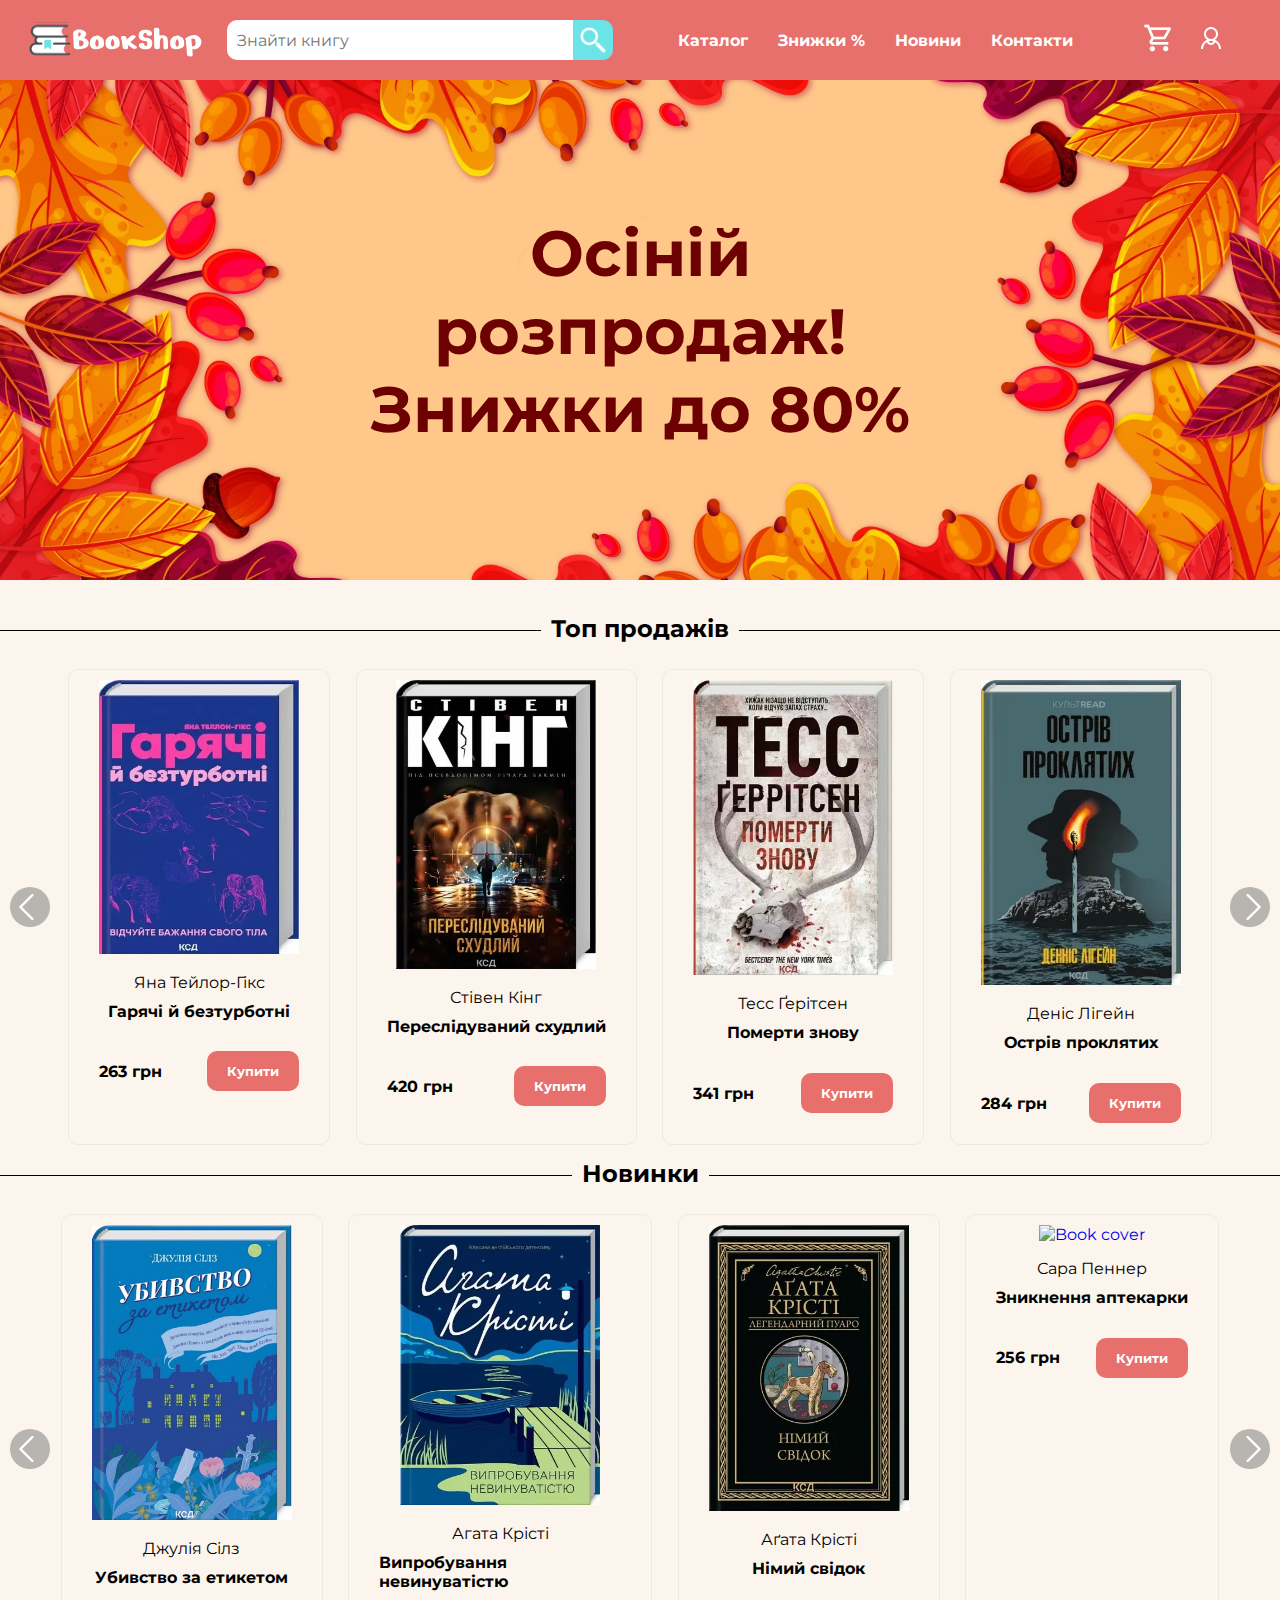
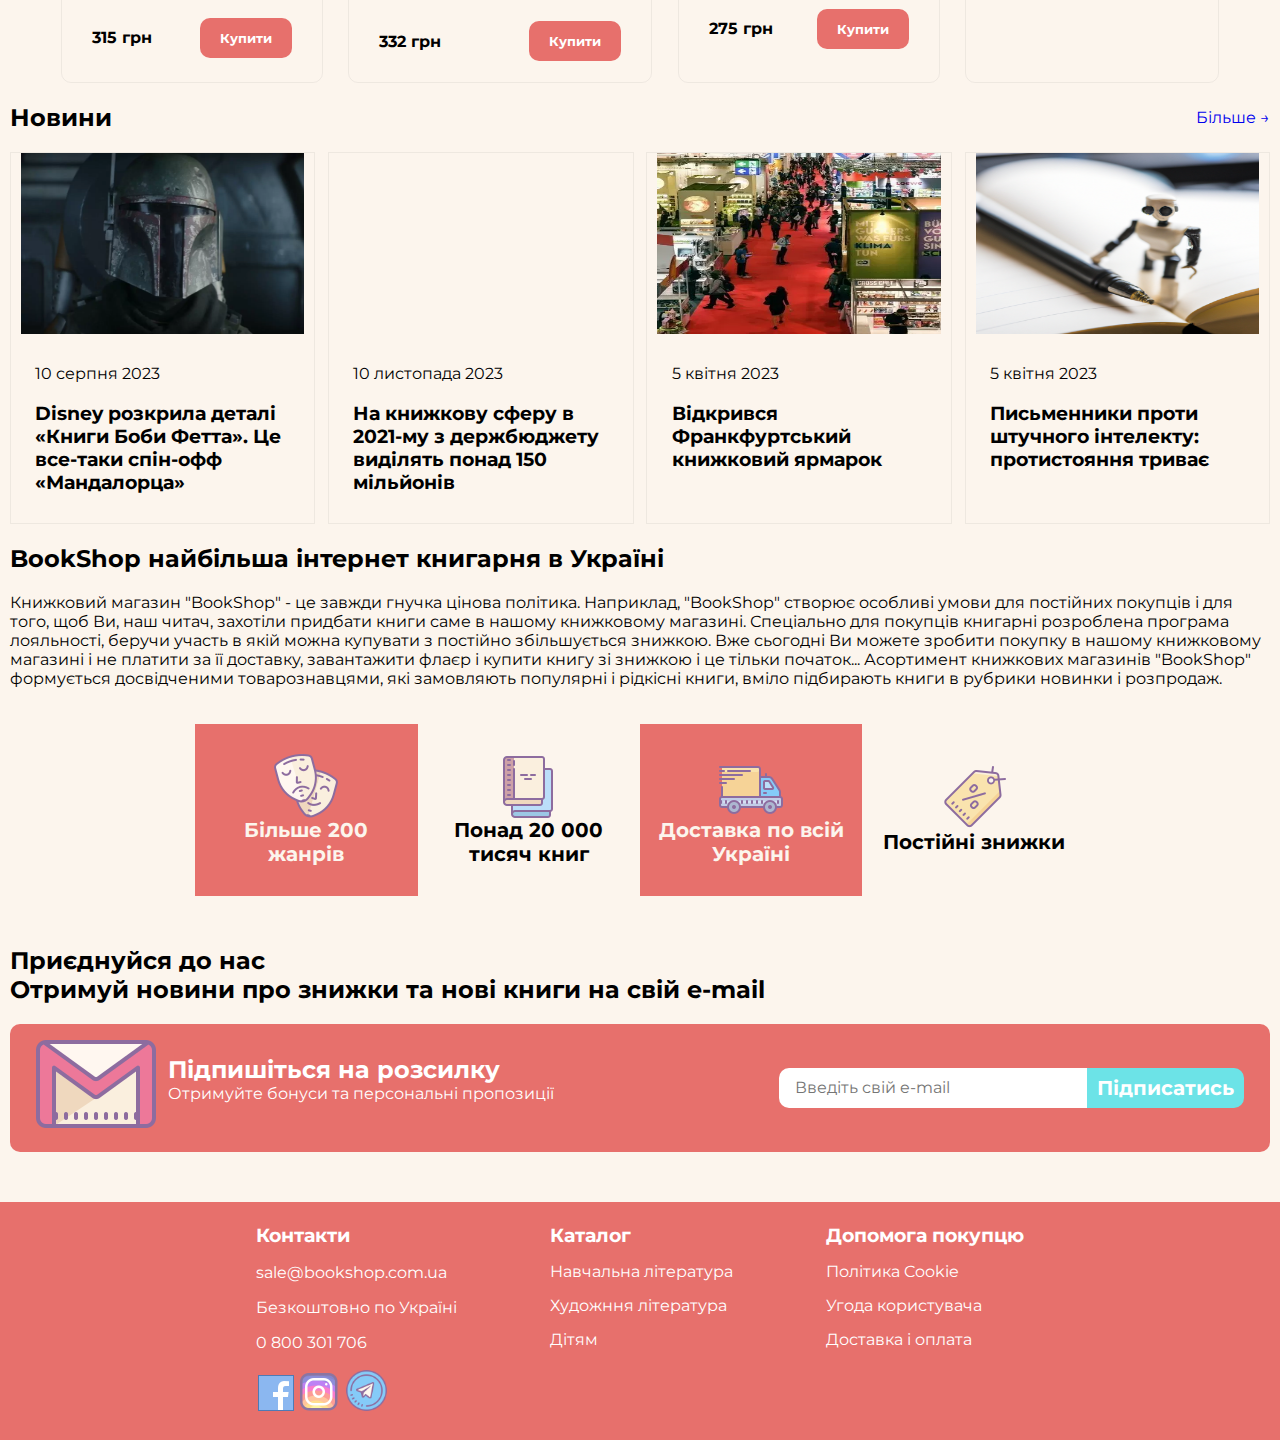
==== commit b3ff439d: "fix images" ====
--- a/index.html
+++ b/index.html
@@ -11,7 +11,7 @@
     <header>
       <div class="logo">
         <a href="/index.html">
-          <img src="/resources/Logo.svg" alt="Logo" />
+          <img src="resources/Logo.svg" alt="Logo" />
         </a>
       </div>
 
@@ -41,16 +41,16 @@
           </li>
           <li><a href="" class="menu-items">Знижки %</a></li>
           <li><a href="" class="menu-items">Новини</a></li>
-          <!-- <li><a href="/contact-us.html" class="menu-items">Контакти</a></li> -->
+          <li><a href="/contact-us.html" class="menu-items">Контакти</a></li>
           <li><a href="#" class="menu-items for-menu">Кошик</a></li>
           <li><a href="#" class="menu-items for-menu">Профіль</a></li>
         </ul>
         <div class="for-user">
           <a href="#" id="cart-btn" class="menu-items"
-            ><img src="/resources/Cart icon.png" alt="Cart icon"
+            ><img src="resources/Cart icon.png" alt="Cart icon"
           /></a>
-          <a href="#" class="menu-items"
-            ><img src="/resources/User icon.png" alt="User icon"
+          <a href="#" class="menu-items" 
+            ><img src="resources/User icon.png" alt="User icon"
           /></a>
         </div>
       </nav>
@@ -61,7 +61,7 @@
       <section class="hero">
         <a href="#">
           <div class="banner">
-            <img src="/resources/Autumn banner.png" alt="Banner" />
+            <img src="resources/Autumn banner.png" alt="Banner" />
             <h1 class="hero-title">
               Осіній розпродаж! <br />
               Знижки до 80%
@@ -78,7 +78,7 @@
           <div class="slider-control">
             <button id="arrow">
               <div>
-                <img src="/resources/arrow left.png" alt="" />
+                <img src="resources/arrow left.png" alt="" />
               </div>
             </button>
           </div>
@@ -87,15 +87,15 @@
             <div class="card">
               <div class="card-img">
                 <a href="#">
-                  <img src="/resources/Hot and and.webp" alt="Book cover" />
-                </a>
-              </div>
-              <div class="card-description">
-                <p>Author</p>
-                <h4>Book Title</h4>
-              </div>
-              <div class="card-actions">
-                <h4>Price</h4>
+                  <img src="resources/Hot and and.webp" alt="Book cover" />
+                </a>
+              </div>
+              <div class="card-description">
+                <p>Яна Тейлор-Гікс</p>
+                <h4>Гарячі й безтурботні</h4>
+              </div>
+              <div class="card-actions">
+                <h4>263 грн</h4>
                 <button>Купити</button>
               </div>
             </div>
@@ -103,47 +103,47 @@
               <div class="card-img">
                 <a href="#">
                   <img
-                    src="/resources/Переслідуваний схудлий.webp"
+                    src="resources/Переслідуваний схудлий.webp"
                     alt="Book cover"
                   />
                 </a>
               </div>
               <div class="card-description">
-                <p>Author</p>
-                <h4>Book Title</h4>
-              </div>
-              <div class="card-actions">
-                <h4>Price</h4>
-                <button>Купити</button>
-              </div>
-            </div>
-            <div class="card">
-              <div class="card-img">
-                <a href="#">
-                  <img src="/resources/die again.webp" alt="Book cover" />
-                </a>
-              </div>
-              <div class="card-description">
-                <p>Author</p>
-                <h4>Book Title</h4>
-              </div>
-              <div class="card-actions">
-                <h4>Price</h4>
-                <button>Купити</button>
-              </div>
-            </div>
-            <div class="card">
-              <div class="card-img">
-                <a href="#">
-                  <img src="/resources/damned island.webp" alt="Book cover" />
-                </a>
-              </div>
-              <div class="card-description">
-                <p>Author</p>
-                <h4>Book Title</h4>
-              </div>
-              <div class="card-actions">
-                <h4>Price</h4>
+                <p>Стівен Кінг</p>
+                <h4>Переслідуваний схудлий</h4>
+              </div>
+              <div class="card-actions">
+                <h4>420 грн</h4>
+                <button>Купити</button>
+              </div>
+            </div>
+            <div class="card">
+              <div class="card-img">
+                <a href="#">
+                  <img src="resources/die again.webp" alt="Book cover" />
+                </a>
+              </div>
+              <div class="card-description">
+                <p>Тесс Ґерітсен</p>
+                <h4>Померти знову</h4>
+              </div>
+              <div class="card-actions">
+                <h4>341 грн</h4>
+                <button>Купити</button>
+              </div>
+            </div>
+            <div class="card">
+              <div class="card-img">
+                <a href="#">
+                  <img src="resources/damned island.webp" alt="Book cover" />
+                </a>
+              </div>
+              <div class="card-description">
+                <p>Деніс Лігейн</p>
+                <h4>Острів проклятих</h4>
+              </div>
+              <div class="card-actions">
+                <h4>284 грн</h4>
                 <button>Купити</button>
               </div>
             </div>
@@ -151,7 +151,7 @@
           <div class="slider-control">
             <button id="arrow">
               <div>
-                <img src="/resources/arrow right.png" alt="arrow right" />
+                <img src="resources/arrow right.png" alt="arrow right" />
               </div>
             </button>
           </div>
@@ -165,7 +165,7 @@
           <div class="slider-control">
             <button id="arrow">
               <div>
-                <img src="/resources/arrow left.png" alt="" />
+                <img src="resources/arrow left.png" alt="" />
               </div>
             </button>
           </div>
@@ -175,17 +175,17 @@
               <div class="card-img">
                 <a href="#">
                   <img
-                    src="/resources/Убивство за етикетом.jpg"
+                    src="resources/Убивство за етикетом.jpg"
                     alt="Book cover"
                   />
                 </a>
               </div>
               <div class="card-description">
-                <p>Author</p>
-                <h4>Book Title</h4>
-              </div>
-              <div class="card-actions">
-                <h4>Price</h4>
+                <p>Джулія Сілз</p>
+                <h4>Убивство за етикетом</h4>
+              </div>
+              <div class="card-actions">
+                <h4>315 грн</h4>
                 <button>Купити</button>
               </div>
             </div>
@@ -193,32 +193,32 @@
               <div class="card-img">
                 <a href="#">
                   <img
-                    src="/resources/Випробування невинуватістю.webp"
+                    src="resources/Випробування невинуватістю.webp"
                     alt="Book cover"
                   />
                 </a>
               </div>
               <div class="card-description">
-                <p>Author</p>
-                <h4>Book Title</h4>
-              </div>
-              <div class="card-actions">
-                <h4>Price</h4>
-                <button>Купити</button>
-              </div>
-            </div>
-            <div class="card">
-              <div class="card-img">
-                <a href="#">
-                  <img src="/resources/mute witness.webp" alt="Book cover" />
-                </a>
-              </div>
-              <div class="card-description">
-                <p>Author</p>
-                <h4>Book Title</h4>
-              </div>
-              <div class="card-actions">
-                <h4>Price</h4>
+                <p>Агата Крісті</p>
+                <h4>Випробування невинуватістю</h4>
+              </div>
+              <div class="card-actions">
+                <h4>332 грн</h4>
+                <button>Купити</button>
+              </div>
+            </div>
+            <div class="card">
+              <div class="card-img">
+                <a href="#">
+                  <img src="resources/mute witness.webp" alt="Book cover" />
+                </a>
+              </div>
+              <div class="card-description">
+                <p>Аґата Крісті</p>
+                <h4>Німий свідок</h4>
+              </div>
+              <div class="card-actions">
+                <h4>275 грн</h4>
                 <button>Купити</button>
               </div>
             </div>
@@ -226,17 +226,17 @@
               <div class="card-img">
                 <a href="#">
                   <img
-                    src="/resources/Зникнення аптекарки.webp"
+                    src="resources/Зникнення аптекарки.webp"
                     alt="Book cover"
                   />
                 </a>
               </div>
               <div class="card-description">
-                <p>Author</p>
-                <h4>Book Title</h4>
-              </div>
-              <div class="card-actions">
-                <h4>Price</h4>
+                <p>Сара Пеннер</p>
+                <h4>Зникнення аптекарки</h4>
+              </div>
+              <div class="card-actions">
+                <h4>256 грн</h4>
                 <button>Купити</button>
               </div>
             </div>
@@ -244,7 +244,7 @@
           <div class="slider-control">
             <button id="arrow">
               <div>
-                <img src="/resources/arrow right.png" alt="arrow right" />
+                <img src="resources/arrow right.png" alt="arrow right" />
               </div>
             </button>
           </div>
@@ -259,7 +259,7 @@
         <div class="news-cards">
           <figure class="news-card">
             <div class="news-card-banner">
-              <img src="/resources/news_2512kn.webp" alt="Banner" />
+              <img src="resources/news_2512kn.webp" alt="Banner" />
             </div>
             <div class="news-card-description">
               <p class="news-card-date">10 серпня 2023</p>
@@ -293,7 +293,7 @@
 
           <figure class="news-card">
             <div class="news-card-banner">
-              <img src="/resources/NewsBanner.webp" alt="Banner" />
+              <img src="resources/NewsBanner.webp" alt="Banner" />
             </div>
             <div class="news-card-description">
               <p class="news-card-date">5 квітня 2023</p>
@@ -304,7 +304,7 @@
           </figure>
           <figure class="news-card">
             <div class="news-card-banner">
-              <img src="/resources/news_40.webp" alt="Banner" />
+              <img src="resources/news_40.webp" alt="Banner" />
             </div>
             <div class="news-card-description">
               <p class="news-card-date">5 квітня 2023</p>
@@ -334,19 +334,19 @@
         </div>
         <div class="about-us-ilustrations">
           <div class="ilustration">
-            <img src="/resources/Genre icon.png" alt="Genre icon" />
+            <img src="resources/Genre icon.png" alt="Genre icon" />
             <p>Більше 200 жанрів</p>
           </div>
           <div class="ilustration">
-            <img src="/resources/Books icon.png" alt="Books icon" />
+            <img src="resources/Books icon.png" alt="Books icon" />
             <p>Понад 20 000 тисяч книг</p>
           </div>
           <div class="ilustration">
-            <img src="/resources/Delivery icon.png" alt="Delivery icon" />
+            <img src="resources/Delivery icon.png" alt="Delivery icon" />
             <p>Доставка по всій Україні</p>
           </div>
           <div class="ilustration">
-            <img src="/resources/Discount icon.png" alt="Discount icon" />
+            <img src="resources/Discount icon.png" alt="Discount icon" />
             <p>Постійні знижки</p>
           </div>
         </div>
@@ -361,7 +361,7 @@
         </div>
         <div class="email-block">
           <div class="email-description">
-            <img src="/resources/Mail icon.png" alt="Mail icon" />
+            <img src="resources/Mail icon.png" alt="Mail icon" />
             <div class="email-description-text">
               <h4>Підпишіться на розсилку</h4>
               <p>Отримуйте бонуси та персональні пропозиції</p>
@@ -384,19 +384,19 @@
           <a href="https://uk-ua.facebook.com/"
             ><img
               width="40"
-              src="/resources/facebook icon.png"
+              src="resources/facebook icon.png"
               alt="Facebook icon"
           /></a>
           <a href="https://www.instagram.com"
             ><img
               width="40"
-              src="/resources/instagram icon.png"
+              src="resources/instagram icon.png"
               alt="Instagram icon"
           /></a>
           <a href="https://t.me/yung_LIL_IKNI"
             ><img
               width="45"
-              src="/resources/telegram icon.png"
+              src="resources/telegram icon.png"
               alt="Telegram icon"
           /></a>
         </div>
